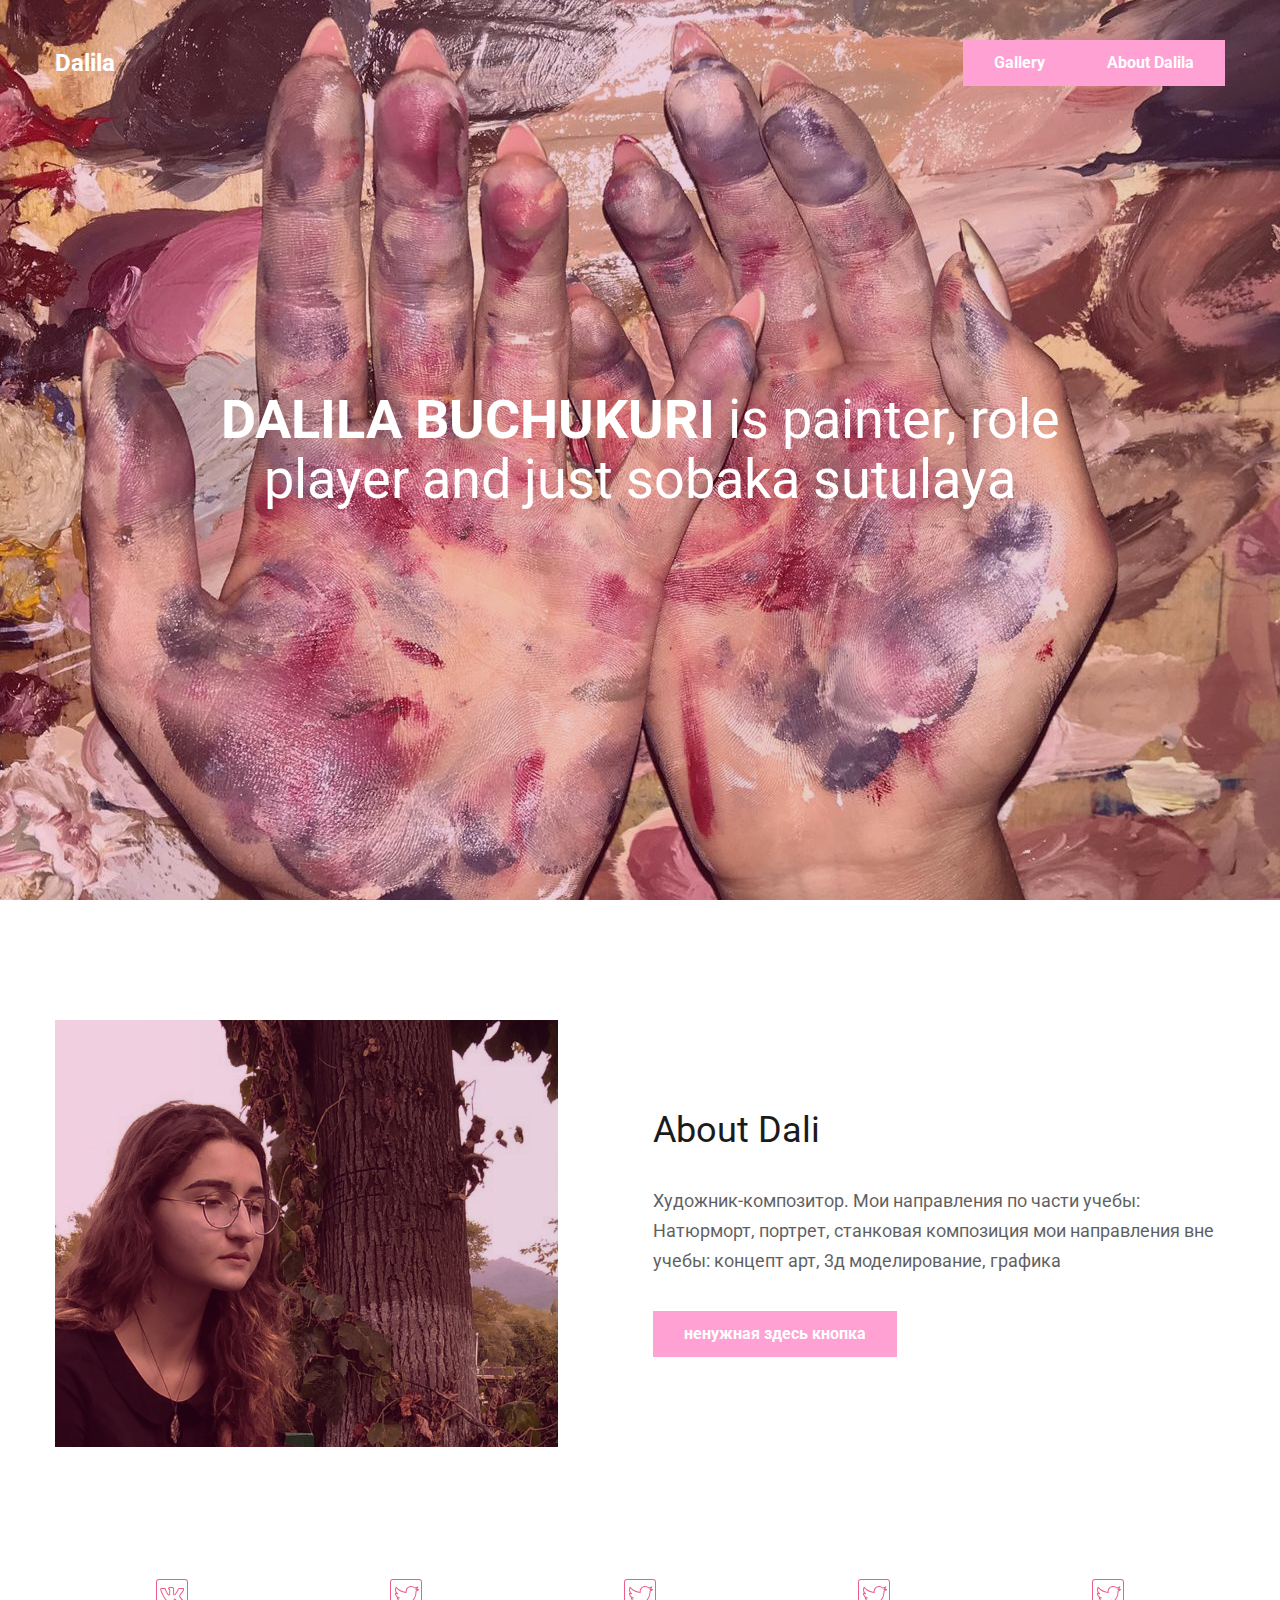
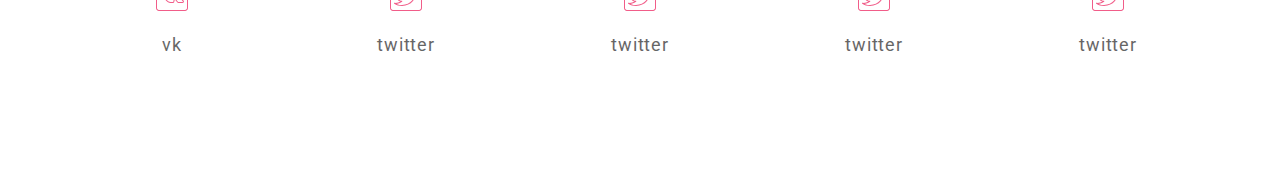
==== index.html @ f723010e "added new gallery" ====
﻿<!DOCTYPE html>

<html lang="en" xmlns="http://www.w3.org/1999/xhtml">
<head>
    <meta charset="utf-8" />
    <meta name="viewport" content="initial-scale=1.0, width=device-width" />
    <title>Dalila</title>
    <link rel="stylesheet" href="css/style.css" />
</head>
<body>
    <div class="container">
        
        <div class="header">
            <header class="wrap header__wrap">
                <div class="header__top">
                    <div class="header__logo">
                        <a href="index.html">Dalila</a>
                    </div>
                    <div>
                        <div class="header__menu ">
                            <div class="button header__button">
                                <a href="gallery-v3.html">Gallery</a>
                            </div>
                            <div class="button header__button">
                                <a href="about.html">About Dalila</a>
                            </div>
                        </div>
                    </div>
                </div>
                <h1><span>DALILA BUCHUKURI</span> is painter, role player and just sobaka sutulaya</h1>
            </header>
        </div>

        <div class="wrap about-us">
            <div class="about-us__img">
                <img src="img/daliFace.png" alt="" />
            </div>
            <div class="about-us__text">
                <p class="about-us__tittle">About Dali</p>
                <p>Художник-композитор. Мои направления по части учебы: Натюрморт, портрет, станковая композиция мои направления вне учебы: концепт арт, 3д моделирование, графика</p>
                <div class="button about-us__button"><a href="#">ненужная здесь кнопка</a></div>
            </div>
        </div>

        <div class="icons wrap icons-on">
            <div class="icons__element">
                <div class="icons__img">
                    
                        <object type="image/svg+xml" data="vkontakte.svg">
                            Your browser does not support SVG
                        </object>
                    
                </div>
                <p class="icons__tittle">vk</p>
            </div>

            <div class="icons__element">
                <div class="icons__img">
                    <a href="https://vk.com/cancer_tid" style="display: block; z-index: 1;">
                        <object type="image/svg+xml" data="twitter.svg" style="z-index: -1; pointer-events: none;">
                            Your browser does not support SVG
                        </object>
                    </a>
                </div>
                <p class="icons__tittle">twitter</p>
            </div>
            <!--<a href="" style="display: block; z-index: 1;">
    <object data="" style="z-index: -1; pointer-events: none;" />
</a>-->
            <div class="icons__element">
                <div class="icons__img">
                    <object type="image/svg+xml" data="twitter.svg">
                        Your browser does not support SVG
                    </object>
                </div>
                <p class="icons__tittle">twitter</p>
            </div>
            <div class="icons__element">
                <div class="icons__img">
                    <object type="image/svg+xml" data="twitter.svg">
                        Your browser does not support SVG
                    </object>
                </div>
                <p class="icons__tittle">twitter</p>
            </div>
            <div class="icons__element">
                <div class="icons__img">
                    <object type="image/svg+xml" data="twitter.svg">
                        Your browser does not support SVG
                    </object>
                </div>
                <p class="icons__tittle">twitter</p>
            </div>


        </div>
    </div>
</body>
</html>
---- css/style.css ----
﻿@import url('https://fonts.googleapis.com/css?family=Roboto:400,700&subset=cyrillic');

@import url("core.css");
@import url("blocks/header.css");
@import url("blocks/button.css");
@import url("blocks/about-us.css");
@import url("blocks/icons.css");
@import url("blocks/about.css");
@import url("blocks/gallery.css");
/*1920px*/
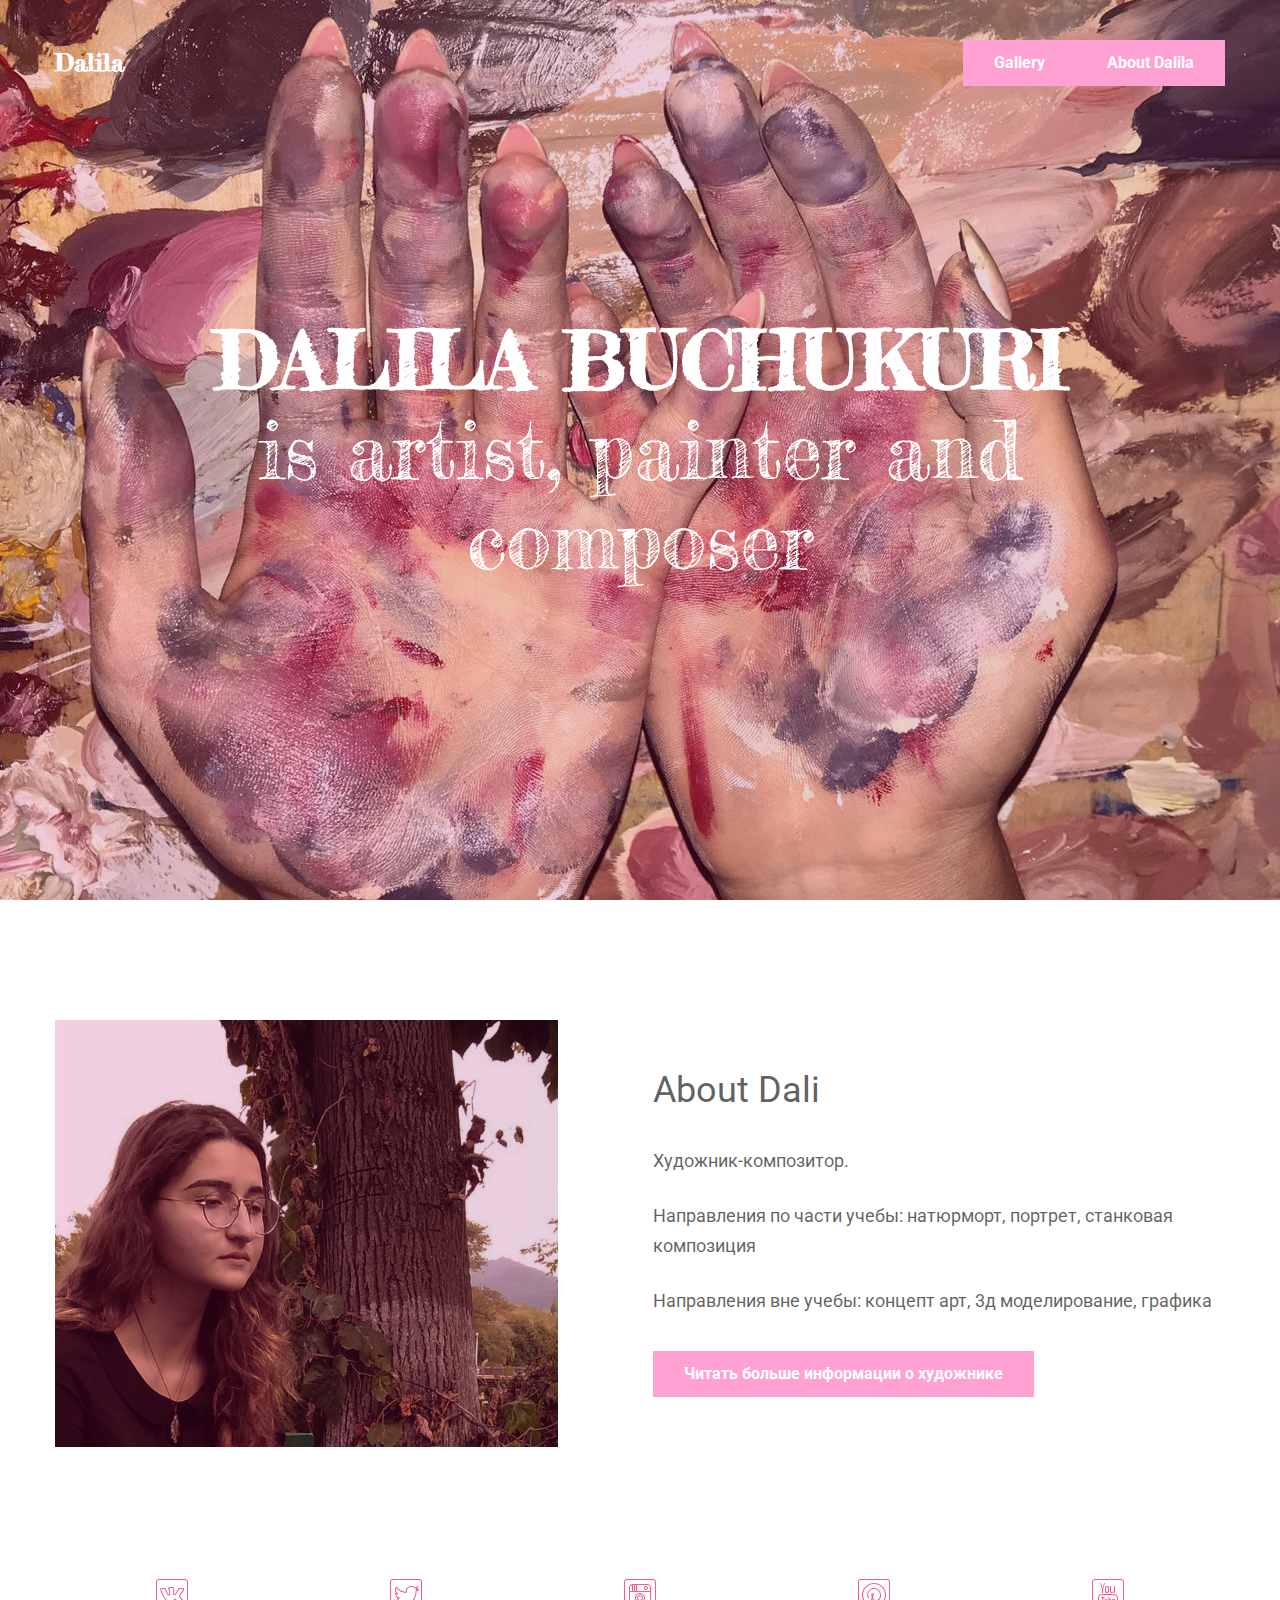
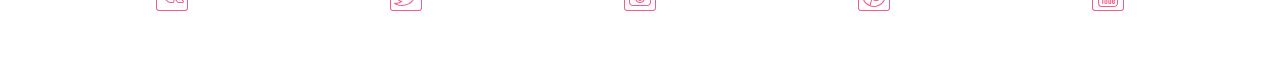
==== commit a64d2d8c: "fixed bugs" ====
--- a/index.html
+++ b/index.html
@@ -8,7 +8,7 @@
     <link rel="stylesheet" href="css/style.css" />
 </head>
 <body>
-    <div class="container">
+    <div class="my-container">
         
         <div class="header">
             <header class="wrap header__wrap">
@@ -27,7 +27,7 @@
                         </div>
                     </div>
                 </div>
-                <h1><span>DALILA BUCHUKURI</span> is painter, role player and just sobaka sutulaya</h1>
+                <h1><span>DALILA BUCHUKURI</span> </br>is artist, painter and composer</h1>
             </header>
         </div>
 
@@ -37,62 +37,58 @@
             </div>
             <div class="about-us__text">
                 <p class="about-us__tittle">About Dali</p>
-                <p>Художник-композитор. Мои направления по части учебы: Натюрморт, портрет, станковая композиция мои направления вне учебы: концепт арт, 3д моделирование, графика</p>
-                <div class="button about-us__button"><a href="#">ненужная здесь кнопка</a></div>
+                <p>Художник-композитор. </p><p>Направления по части учебы: натюрморт, портрет, станковая композиция </p><p>Направления вне учебы: концепт арт, 3д моделирование, графика</p>
+                <div class="button about-us__button"><a href="about.html">Читать больше информации о художнике</a></div>
             </div>
         </div>
 
         <div class="icons wrap icons-on">
             <div class="icons__element">
                 <div class="icons__img">
-                    
+                    <a href="https://vk.com/cancer_tid">
                         <object type="image/svg+xml" data="vkontakte.svg">
                             Your browser does not support SVG
                         </object>
-                    
+                    </a>
                 </div>
-                <p class="icons__tittle">vk</p>
             </div>
 
             <div class="icons__element">
                 <div class="icons__img">
-                    <a href="https://vk.com/cancer_tid" style="display: block; z-index: 1;">
-                        <object type="image/svg+xml" data="twitter.svg" style="z-index: -1; pointer-events: none;">
+                    <a href="https://twitter.com/piesIFhe?s=08">
+                        <object type="image/svg+xml" data="twitter.svg">
                             Your browser does not support SVG
                         </object>
                     </a>
                 </div>
-                <p class="icons__tittle">twitter</p>
-            </div>
-            <!--<a href="" style="display: block; z-index: 1;">
-    <object data="" style="z-index: -1; pointer-events: none;" />
-</a>-->
-            <div class="icons__element">
-                <div class="icons__img">
-                    <object type="image/svg+xml" data="twitter.svg">
-                        Your browser does not support SVG
-                    </object>
-                </div>
-                <p class="icons__tittle">twitter</p>
             </div>
             <div class="icons__element">
                 <div class="icons__img">
-                    <object type="image/svg+xml" data="twitter.svg">
-                        Your browser does not support SVG
-                    </object>
+                    <a href="https://www.instagram.com/parchevskaja/">
+                        <object type="image/svg+xml" data="instagram.svg">
+                            Your browser does not support SVG
+                        </object>
+                    </a>
                 </div>
-                <p class="icons__tittle">twitter</p>
             </div>
             <div class="icons__element">
                 <div class="icons__img">
-                    <object type="image/svg+xml" data="twitter.svg">
-                        Your browser does not support SVG
-                    </object>
+                    <a href="https://www.instagram.com/parchevskaja/">
+                        <object type="image/svg+xml" data="pinterest.svg">
+                            Your browser does not support SVG
+                        </object>
+                    </a>
                 </div>
-                <p class="icons__tittle">twitter</p>
             </div>
-
-
+            <div class="icons__element">
+                <div class="icons__img">
+                    <a href="https://twitter.com/piesIFhe?s=08">
+                        <object type="image/svg+xml" data="youtube.svg">
+                            Your browser does not support SVG
+                        </object>
+                    </a>
+                </div>
+            </div>
         </div>
     </div>
 </body>
--- a/css/style.css
+++ b/css/style.css
@@ -1,10 +1,12 @@
 ﻿@import url('https://fonts.googleapis.com/css?family=Roboto:400,700&subset=cyrillic');
+@import url('https://fonts.googleapis.com/css?family=Fredericka+the+Great');
 
 @import url("core.css");
 @import url("blocks/header.css");
+@import url("blocks/header-min.css");
 @import url("blocks/button.css");
 @import url("blocks/about-us.css");
 @import url("blocks/icons.css");
 @import url("blocks/about.css");
-@import url("blocks/gallery.css");
+@import url("blocks/gallery-v2.css");
 /*1920px*/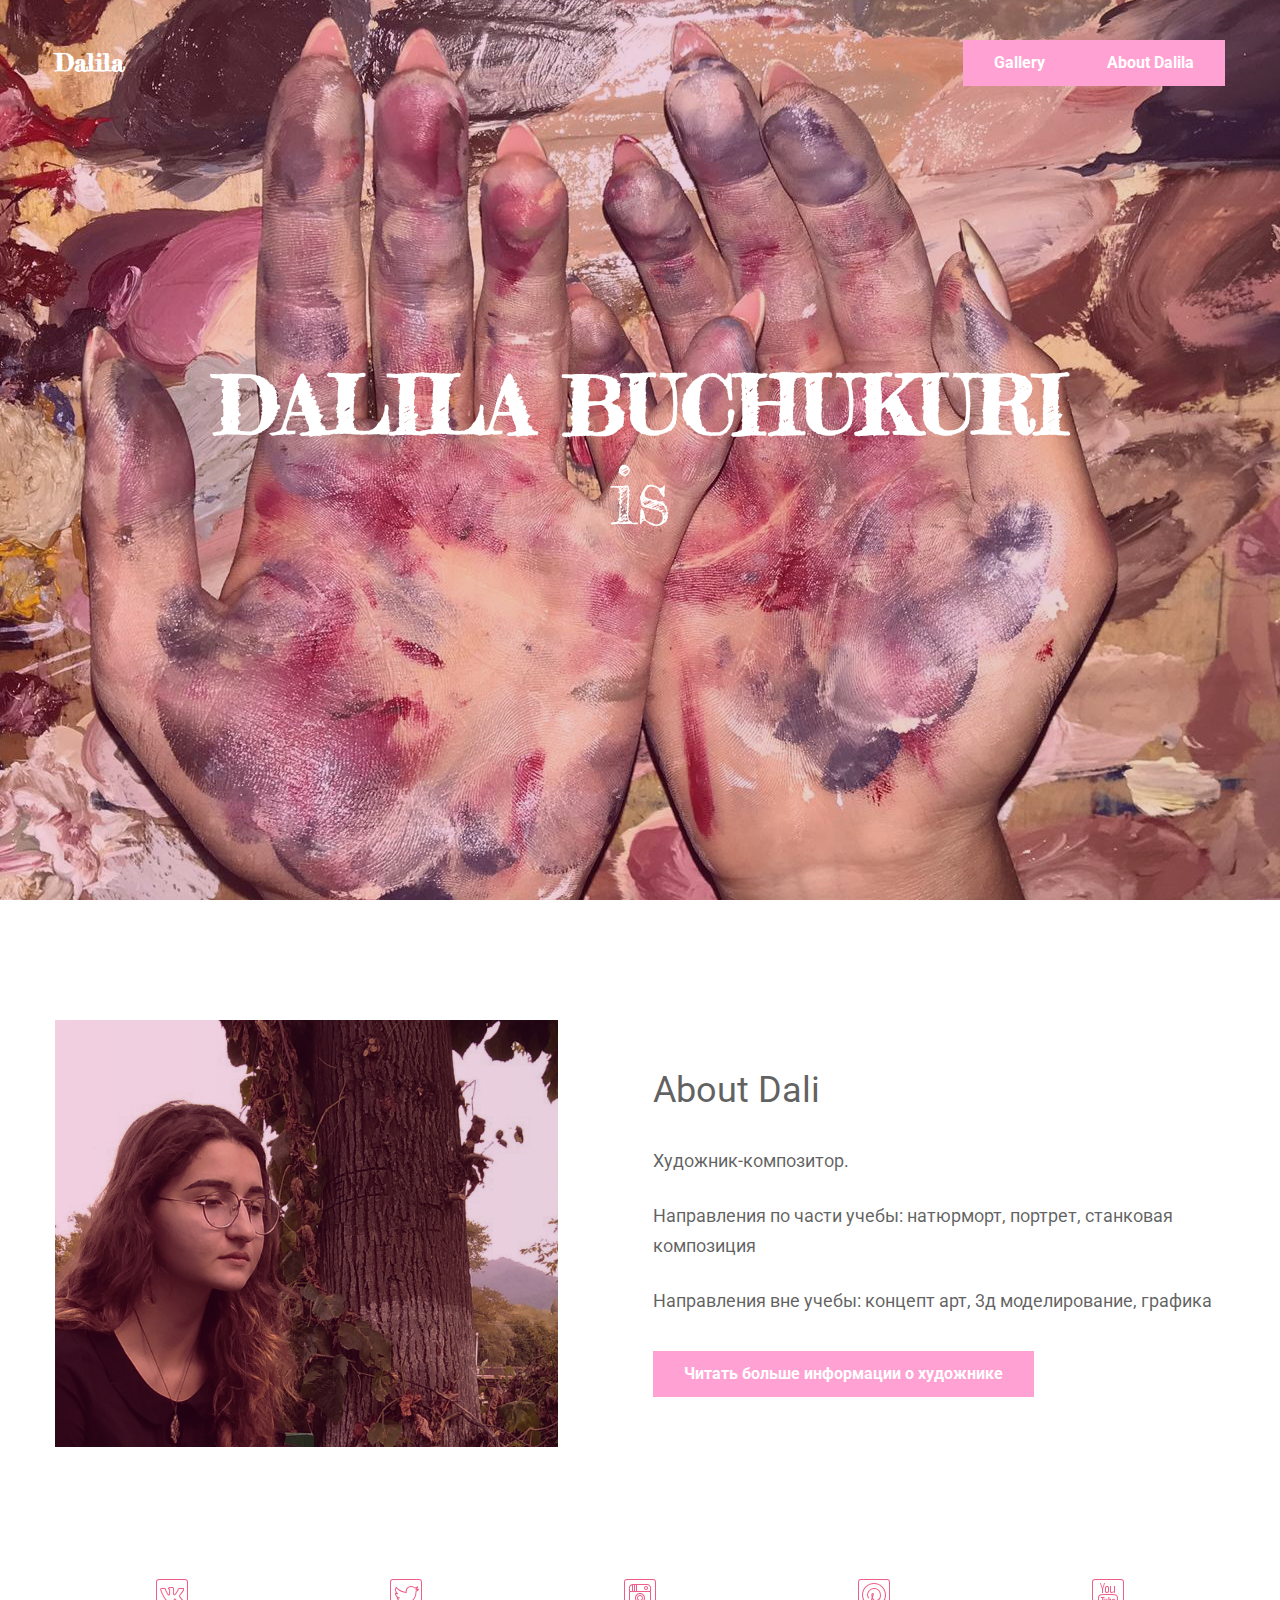
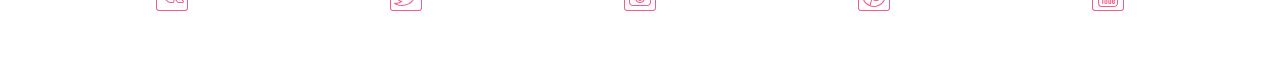
==== commit bf5a0216: "added animation" ====
--- a/index.html
+++ b/index.html
@@ -27,18 +27,31 @@
                         </div>
                     </div>
                 </div>
-                <h1><span>DALILA BUCHUKURI</span> </br>is artist, painter and composer</h1>
+                <h1>
+                    <span>DALILA BUCHUKURI</span> 
+                    <div>is</div>
+                    <div class="rw-words rw-words-1"> 
+                        <div>artist</div>
+                        <div>painter</div> 
+                        <div>composer</div>
+                    </div>
+                </h1>
+                <!-- <h1><span>DALILA BUCHUKURI</span> </br>is artist, painter and composer</h1> -->
             </header>
         </div>
 
         <div class="wrap about-us">
             <div class="about-us__img">
-                <img src="img/daliFace.png" alt="" />
+                <img src="img/daliFace.png" alt="" name="person"/>
             </div>
             <div class="about-us__text">
                 <p class="about-us__tittle">About Dali</p>
                 <p>Художник-композитор. </p><p>Направления по части учебы: натюрморт, портрет, станковая композиция </p><p>Направления вне учебы: концепт арт, 3д моделирование, графика</p>
-                <div class="button about-us__button"><a href="about.html">Читать больше информации о художнике</a></div>
+                <div class="button about-us__button" 
+                    onMouseOver="changeImg('daliFace2')"
+                    onMouseOut="changeImg('daliFace')">
+                    <a href="about.html">Читать больше информации о художнике</a>
+                </div>
             </div>
         </div>
 
@@ -91,5 +104,11 @@
             </div>
         </div>
     </div>
+
+    <script type="text/javascript" language="JavaScript">
+        function changeImg(source){  
+            document.person.src = 'img/' + source + '.png';
+        };
+    </script>
 </body>
 </html>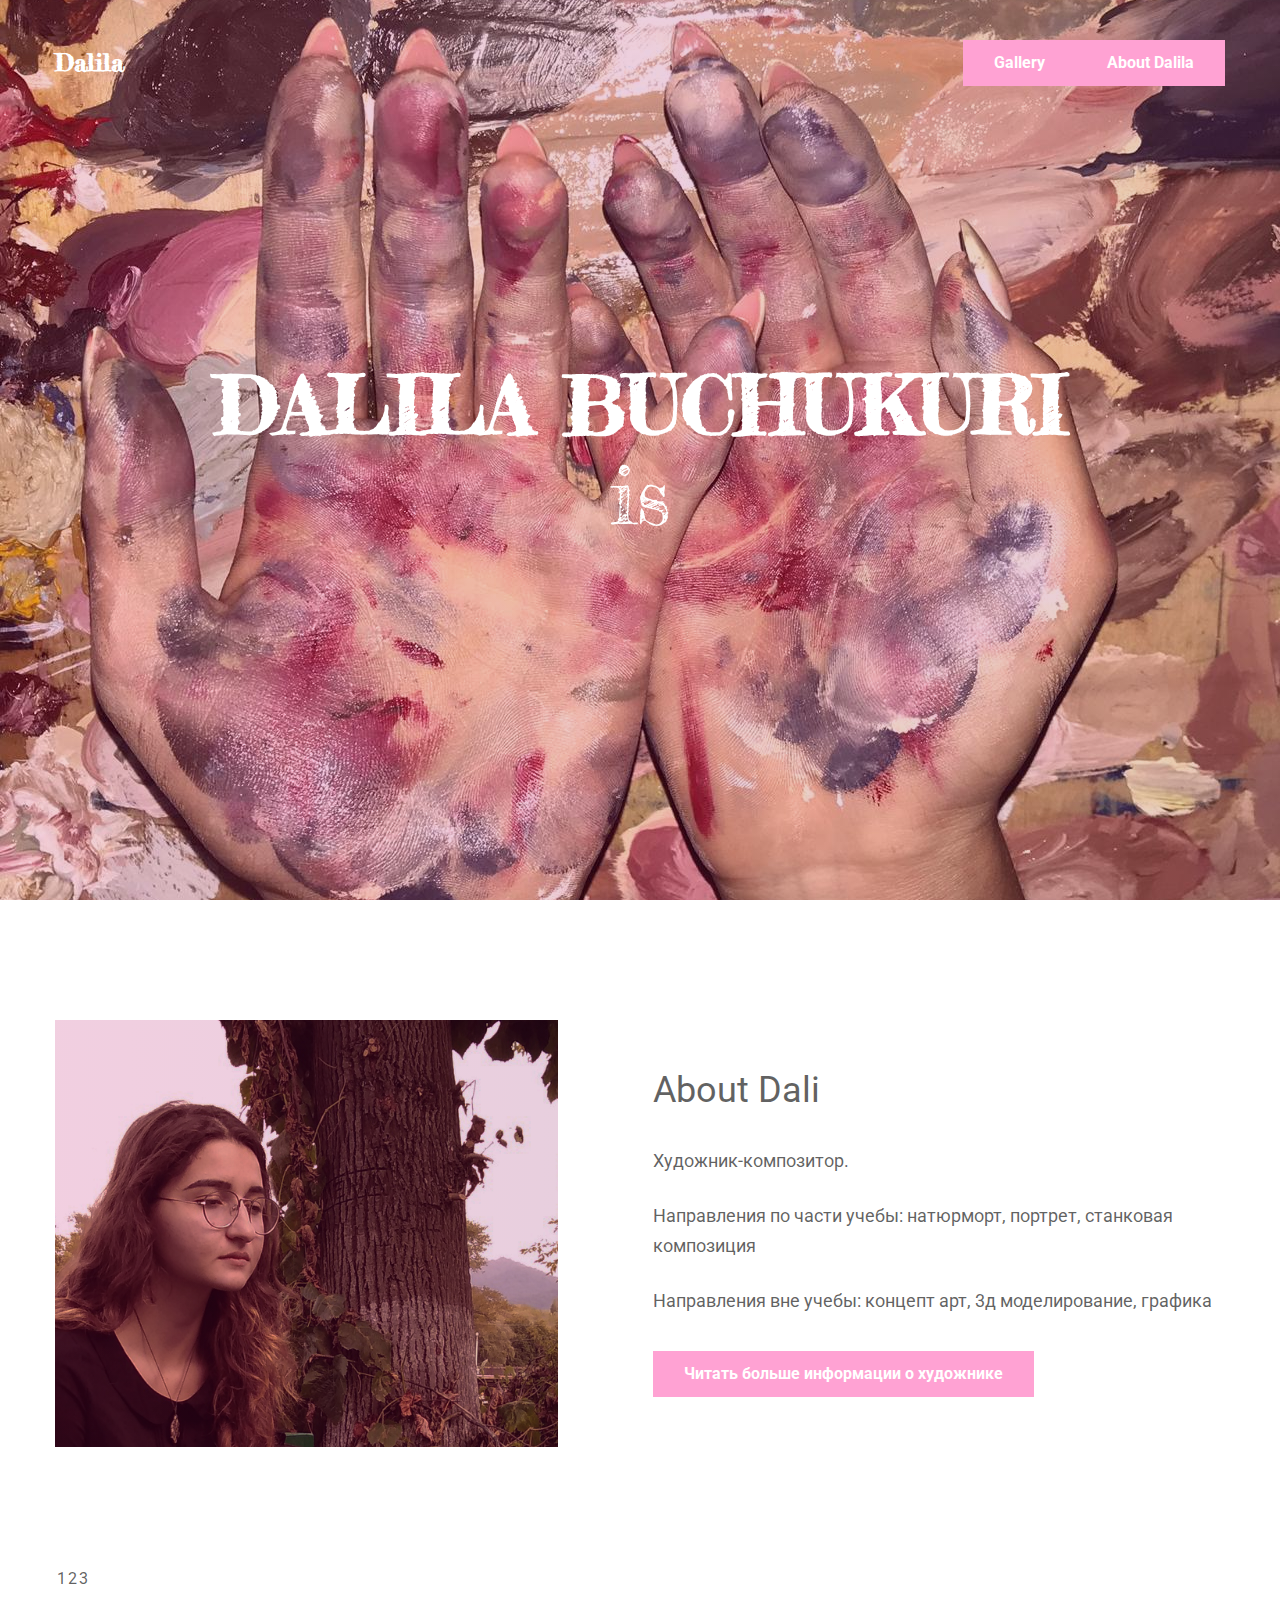
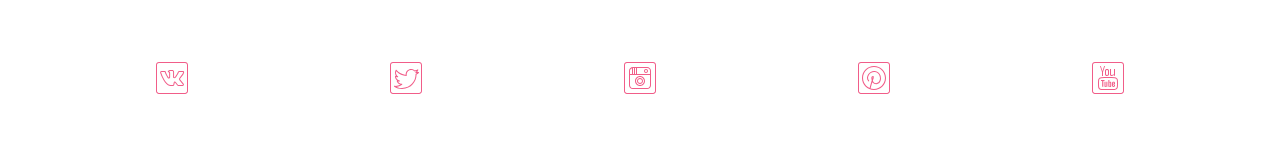
==== commit 22277b7a: "add events on index page" ====
--- a/index.html
+++ b/index.html
@@ -1,15 +1,15 @@
 ﻿<!DOCTYPE html>
 
 <html lang="en" xmlns="http://www.w3.org/1999/xhtml">
-<head>
+<head> 
     <meta charset="utf-8" />
     <meta name="viewport" content="initial-scale=1.0, width=device-width" />
     <title>Dalila</title>
     <link rel="stylesheet" href="css/style.css" />
 </head>
+
 <body>
     <div class="my-container">
-        
         <div class="header">
             <header class="wrap header__wrap">
                 <div class="header__top">
@@ -36,7 +36,6 @@
                         <div>composer</div>
                     </div>
                 </h1>
-                <!-- <h1><span>DALILA BUCHUKURI</span> </br>is artist, painter and composer</h1> -->
             </header>
         </div>
 
@@ -54,6 +53,17 @@
                 </div>
             </div>
         </div>
+
+        <div class="wrap">
+            <table class="table">
+                <tr>
+                    <td>1</td>
+                    <td>2</td>
+                    <td>3</td>
+                </tr>
+            </table>
+        </div>
+
 
         <div class="icons wrap icons-on">
             <div class="icons__element">
@@ -110,5 +120,10 @@
             document.person.src = 'img/' + source + '.png';
         };
     </script>
+        <script  src="https://code.jquery.com/jquery-3.3.1.js"
+  integrity="sha256-2Kok7MbOyxpgUVvAk/HJ2jigOSYS2auK4Pfzbm7uH60="
+  crossorigin="anonymous"></script>
+    <script src="events.js"></script>
+
 </body>
 </html>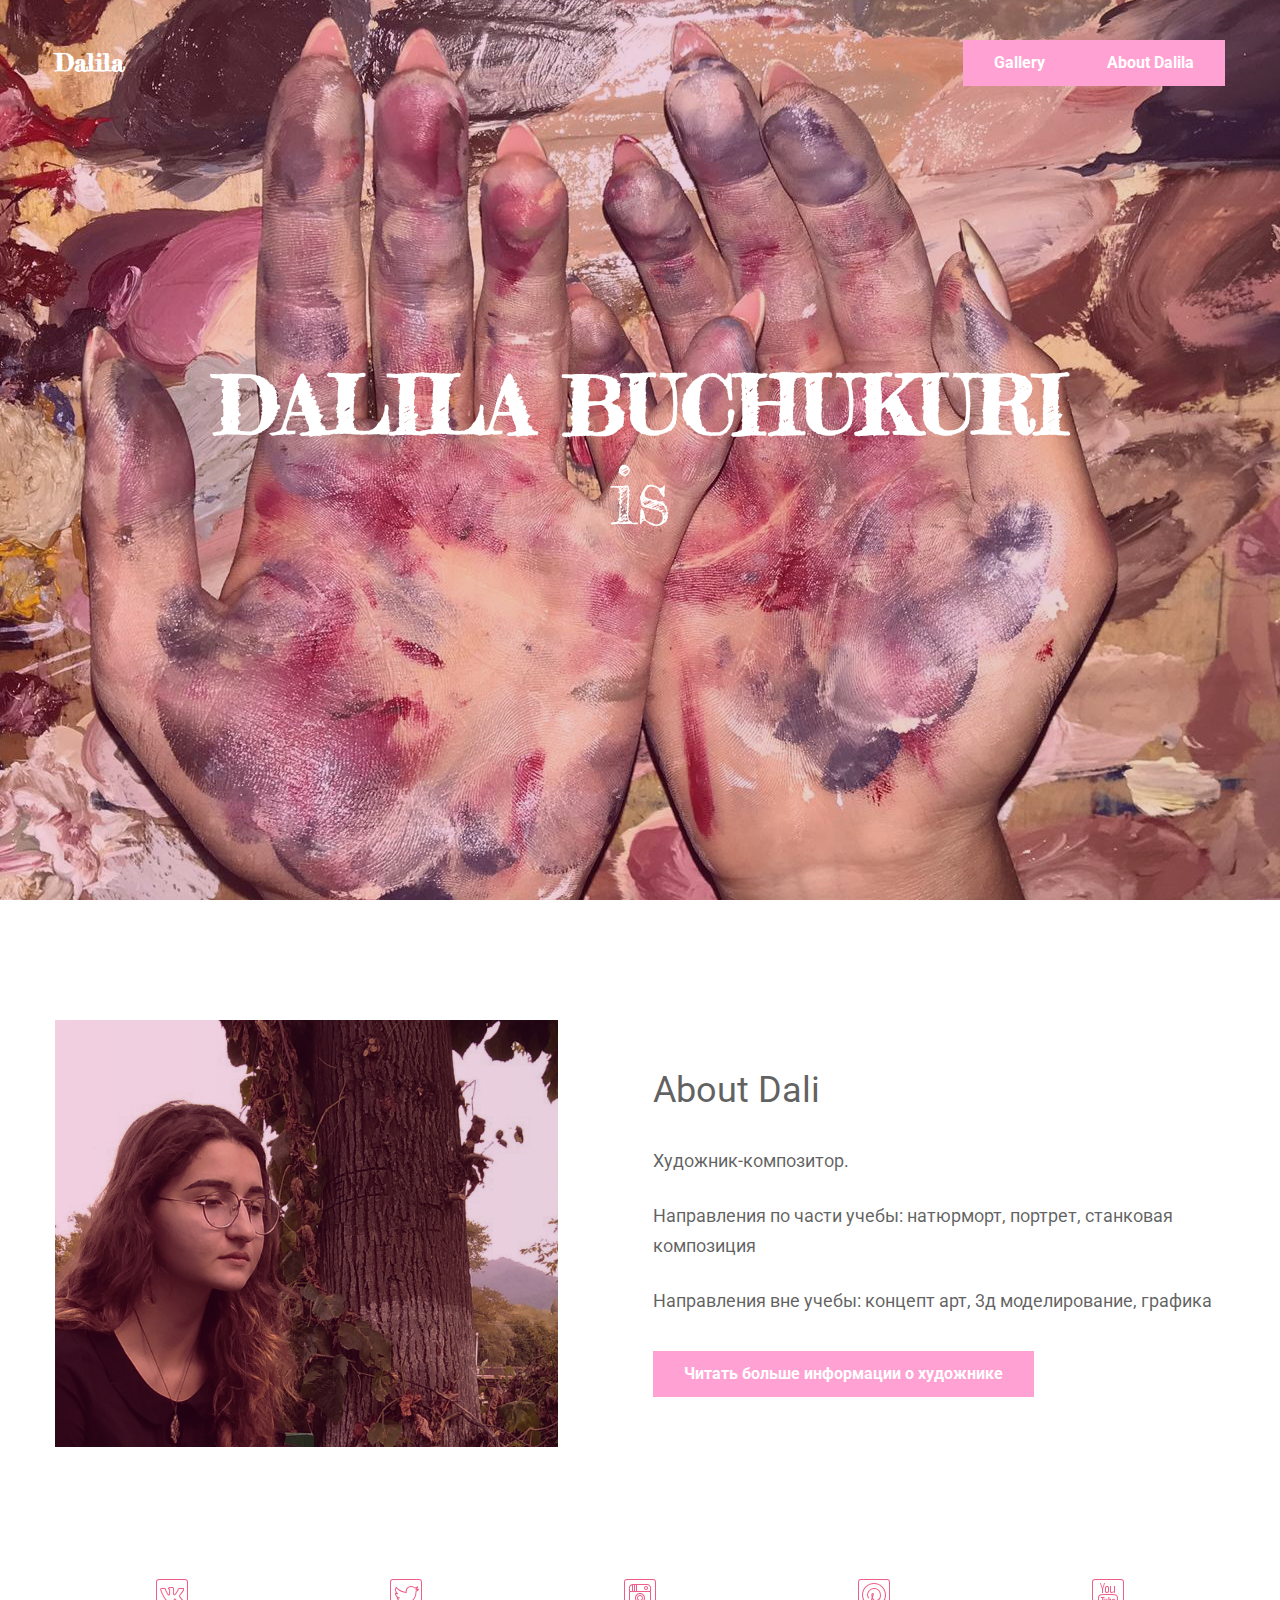
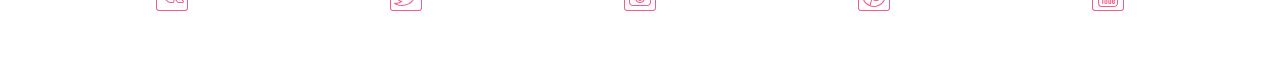
==== commit 46a0305f: "table" ====
--- a/index.html
+++ b/index.html
@@ -54,14 +54,14 @@
             </div>
         </div>
 
-        <div class="wrap">
-            <table class="table">
+        <div class="wrap #here_table">
+            <!-- <table class="table">
                 <tr>
                     <td>1</td>
                     <td>2</td>
                     <td>3</td>
                 </tr>
-            </table>
+            </table> -->
         </div>
 
 
@@ -120,10 +120,9 @@
             document.person.src = 'img/' + source + '.png';
         };
     </script>
-        <script  src="https://code.jquery.com/jquery-3.3.1.js"
-  integrity="sha256-2Kok7MbOyxpgUVvAk/HJ2jigOSYS2auK4Pfzbm7uH60="
-  crossorigin="anonymous"></script>
-    <script src="events.js"></script>
+
+    <script  src="https://code.jquery.com/jquery-3.3.1.js" integrity="sha256-2Kok7MbOyxpgUVvAk/HJ2jigOSYS2auK4Pfzbm7uH60=" crossorigin="anonymous"></script>
+    <script type="text/javascript" language="JavaScript" src="events.js"></script>
 
 </body>
 </html>